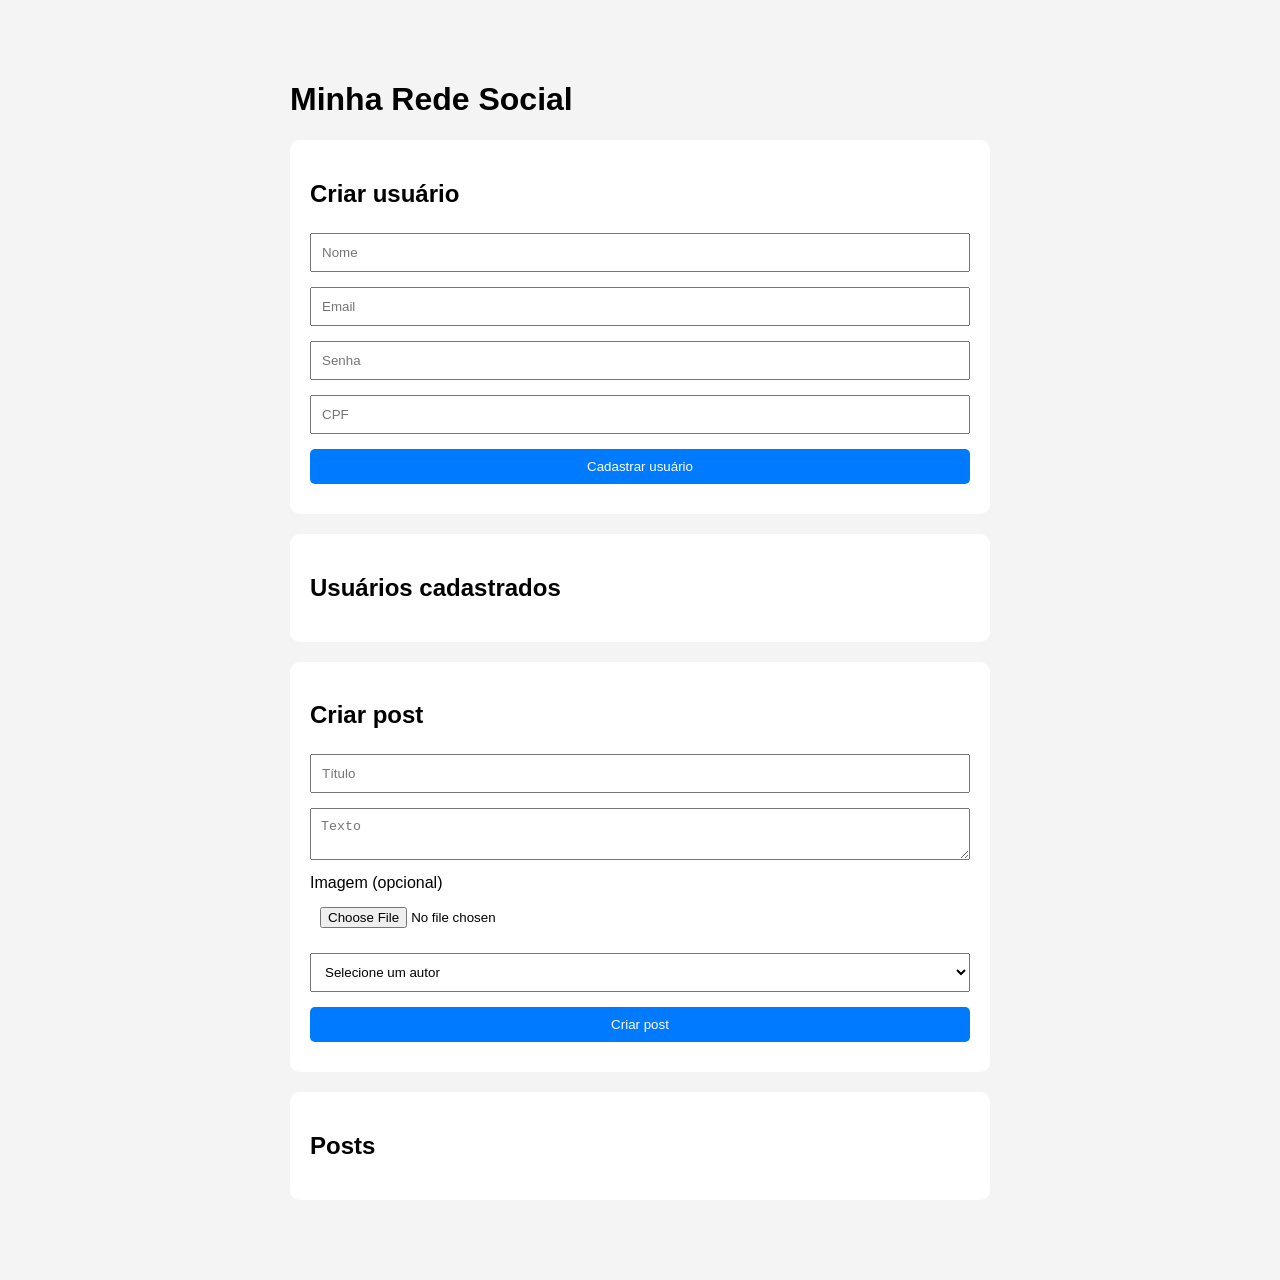
==== index.html @ 57c8377f "v0.1" ====
<!DOCTYPE html> <html lang="pt-BR"> <head> <meta charset="UTF-8"> <meta name="viewport" content="width=device-width, initial-scale=1.0">
    <title>Rede Social</title>
    
    <style>
        body {
            font-family: Arial, sans-serif;
            max-width: 700px;
            margin: 40px auto;
            padding: 20px;
            background: #f4f4f4;
        }
    
        section {
            background: white;
            padding: 20px;
            margin-bottom: 20px;
            border-radius: 10px;
        }
    
        input,
        textarea,
        select,
        button {
            width: 100%;
            padding: 10px;
            margin: 5px 0 10px;
            box-sizing: border-box;
        }
    
        button {
            background: #007bff;
            color: white;
            border: none;
            border-radius: 5px;
            cursor: pointer;
        }
    
        button:hover {
            background: #0056b3;
        }
    
        .usuario,
        .post {
            border: 1px solid #ddd;
            padding: 15px;
            margin-top: 10px;
            border-radius: 5px;
        }
    
        .usuario {
            background: #fafafa;
        }
    
        .post {
            background: #f8fbff;
        }
    </style>
    
    </head> <body>
    <h1>Minha Rede Social</h1>
    
    <!-- =============================== -->
    <!-- CRIAR USUÁRIO -->
    <!-- =============================== -->
    
    <section>
    
        <h2>Criar usuário</h2>
    
        <form id="formUsuario">
    
            <input
                id="nome"
                type="text"
                placeholder="Nome"
                required
            >
    
            <input
                id="email"
                type="email"
                placeholder="Email"
                required
            >
    
            <input
                id="senha"
                type="password"
                placeholder="Senha"
                required
            >
    
            <input
                id="cpf"
                type="text"
                placeholder="CPF"
                required
            >
    
            <button type="submit">
                Cadastrar usuário
            </button>
    
        </form>
    
    </section>
    
    
    <!-- =============================== -->
    <!-- USUÁRIOS CADASTRADOS -->
    <!-- =============================== -->
    
    <section>
    
        <h2>Usuários cadastrados</h2>
    
        <div id="listaUsuarios"></div>
    
    </section>
    
    
    <!-- =============================== -->
    <!-- CRIAR POST -->
    <!-- =============================== -->
    
    <section>
    
        <h2>Criar post</h2>
    
        <form id="formPost">

            <input
                id="titulo"
                type="text"
                placeholder="Título"
                required
            >
        
            <textarea
                id="texto"
                placeholder="Texto"
                required
            ></textarea>
        
            <label for="imagem">
                Imagem (opcional)
            </label>
        
            <input
                id="imagem"
                type="file"
                accept="image/*"
            >
        
            <select id="autor" required>
        
                <option value="">
                    Selecione um autor
                </option>
        
            </select>
        
            <button type="submit">
                Criar post
            </button>
        
        </form>
    
    </section>
    
    
    <!-- =============================== -->
    <!-- POSTS -->
    <!-- =============================== -->
    
    <section>
    
        <h2>Posts</h2>
    
        <div id="listaPosts"></div>
    
    </section>
    
    
    <!-- =============================== -->
    <!-- JAVASCRIPT -->
    <!-- =============================== -->
    
    <script type="module">
    
        import Servidor from "./Servidor.js";
    
    
        // Criar o servidor
        const servidor = new Servidor();
    
    
        // =====================================
        // CADASTRAR USUÁRIO
        // =====================================
    
        const formUsuario =
            document.getElementById("formUsuario");
    
    
        formUsuario.addEventListener(
            "submit",
            function(event) {
    
                event.preventDefault();
    
    
                const nome =
                    document.getElementById("nome").value;
    
                const email =
                    document.getElementById("email").value;
    
                const senha =
                    document.getElementById("senha").value;
    
                const cpf =
                    document.getElementById("cpf").value;
    
    
                // Criar usuário através do servidor
                const usuario =
                    servidor.criarUsuario(
                        nome,
                        email,
                        senha,
                        cpf
                    );
    
    
                console.log(
                    "Usuário criado:",
                    usuario
                );
    
    
                console.log(
                    "Todos os usuários:",
                    servidor.usuarios
                );
    
    
                // Limpar formulário
                formUsuario.reset();
    
    
                // Atualizar lista
                atualizarUsuarios();
    
    
                alert(
                    "Usuário " +
                    usuario.nome +
                    " cadastrado com sucesso!"
                );
    
            }
        );
    
    
        // =====================================
        // MOSTRAR USUÁRIOS
        // =====================================
    
        function atualizarUsuarios() {
    
            const lista =
                document.getElementById(
                    "listaUsuarios"
                );
    
    
            // Limpar lista
            lista.innerHTML = "";
    
    
            // Limpar select de autores
            const selectAutor =
                document.getElementById("autor");
    
    
            selectAutor.innerHTML =
                '<option value="">Selecione um autor</option>';
    
    
            // Percorrer usuários
            servidor.usuarios.forEach(
                function(usuario, index) {
    
    
                    // Criar div do usuário
                    const div =
                        document.createElement("div");
    
    
                    div.className = "usuario";
    
    
                    div.innerHTML =
                        "<strong>" +
                        usuario.nome +
                        "</strong><br>" +
    
                        "Email: " +
                        usuario.email +
                        "<br>" +
    
                        "CPF: " +
                        usuario.cpf;
    
    
                    lista.appendChild(div);
    
    
                    // Criar opção no select
                    const option =
                        document.createElement("option");
    
    
                    option.value = index;
    
    
                    option.textContent =
                        usuario.nome;
    
    
                    selectAutor.appendChild(option);
    
                }
            );
    
        }
    
    
        // =====================================
        // CRIAR POST
        // =====================================
    
        const formPost =
            document.getElementById("formPost");


        formPost.addEventListener(
            "submit",
            function(event) {

                event.preventDefault();


                const titulo =
                    document.getElementById("titulo").value;


                const texto =
                    document.getElementById("texto").value;


                const autorIndex =
                    document.getElementById("autor").value;


                const arquivoImagem =
                    document.getElementById("imagem").files[0];


                if (autorIndex === "") {

                    alert("Selecione um autor!");

                    return;
                }


                const autor =
                    servidor.usuarios[autorIndex];


                // =====================================
                // SEM IMAGEM
                // =====================================

                if (!arquivoImagem) {

                    servidor.criarPost(
                        titulo,
                        texto,
                        autor
                    );

                    formPost.reset();

                    atualizarPosts();

                    return;
                }


                // =====================================
                // COM IMAGEM
                // =====================================

                const leitor =
                    new FileReader();


                leitor.onload = function(event) {

                    const imagem =
                        event.target.result;


                    console.log("Imagem carregada!");
                    console.log(imagem);


                    servidor.criarPost(
                        titulo,
                        texto,
                        autor,
                        imagem
                    );


                    formPost.reset();

                    atualizarPosts();

                };


                leitor.readAsDataURL(arquivoImagem);

            }
        );
    
        // =====================================
        // MOSTRAR POSTS
        // =====================================
    
        function atualizarPosts() {
            const lista =
                document.getElementById("listaPosts");


            lista.innerHTML = "";


            servidor.posts.forEach(
                function(post) {

                    const div =
                        document.createElement("div");


                    div.className = "post";


                    let conteudoImagem = "";


                    if (post.imagem) {

                        conteudoImagem =
                            `
                            <img
                                src="${post.imagem}"
                                alt="Imagem do post"
                                style="
                                    width: 100%;
                                    max-height: 500px;
                                    object-fit: contain;
                                    border-radius: 8px;
                                    margin-top: 10px;
                                "
                            >
                            `;
                    }


                    div.innerHTML =
                        `
                        <h3>
                            ${post.titulo}
                        </h3>

                        <p>
                            ${post.texto}
                        </p>

                        ${conteudoImagem}

                        <p>
                            <small>
                                Autor: ${post.autor.nome}
                            </small>
                        </p>
                        `;


                    lista.appendChild(div);

                }
            );
            }
    
    </script>
    
    </body> </html>
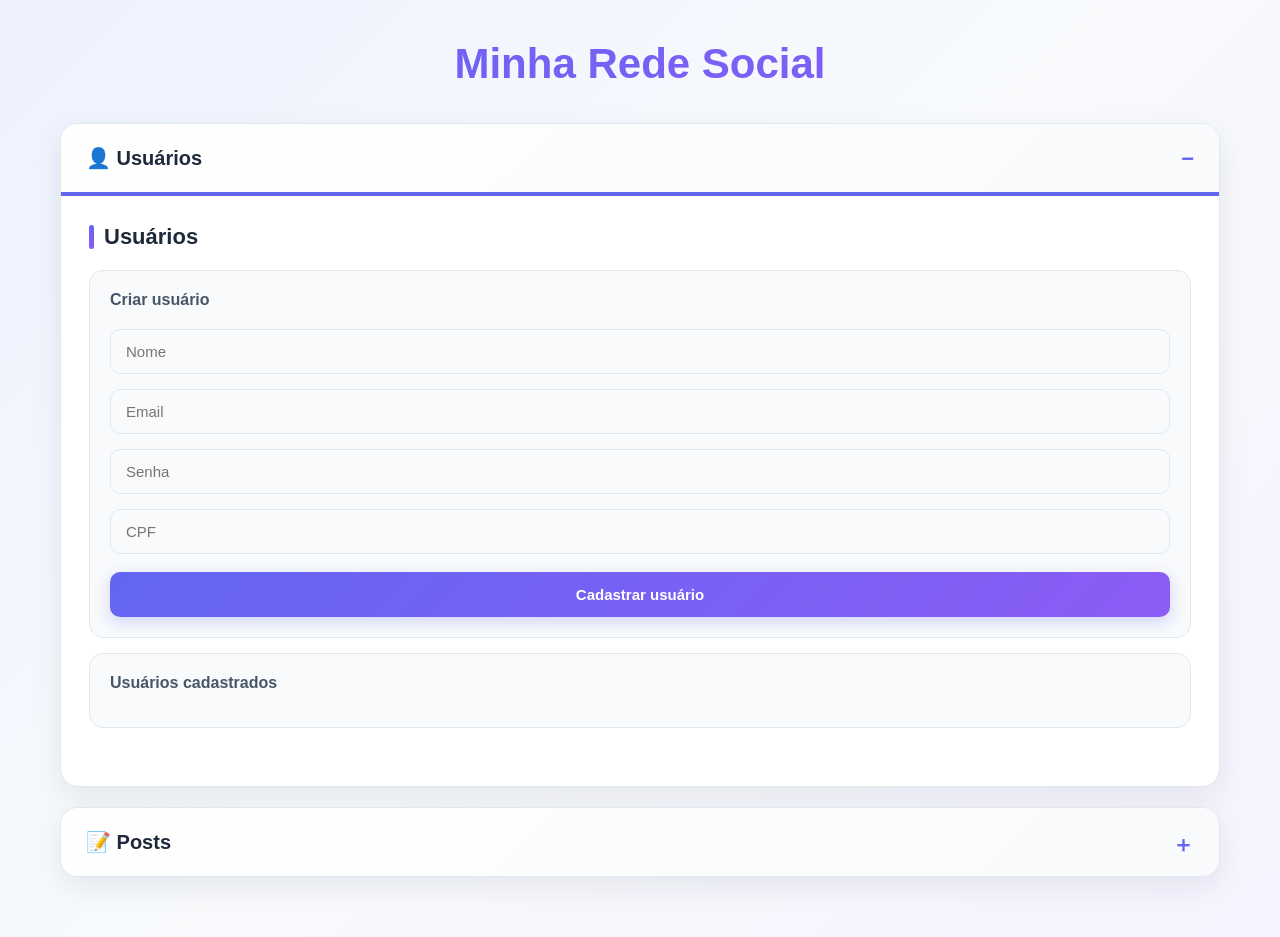
==== commit da2c4e58: "agora vai" ====
--- a/index.html
+++ b/index.html
@@ -1,185 +1,152 @@
 <!DOCTYPE html> <html lang="pt-BR"> <head> <meta charset="UTF-8"> <meta name="viewport" content="width=device-width, initial-scale=1.0">
-    <title>Rede Social</title>
-    
-    <style>
-        body {
-            font-family: Arial, sans-serif;
-            max-width: 700px;
-            margin: 40px auto;
-            padding: 20px;
-            background: #f4f4f4;
-        }
-    
-        section {
-            background: white;
-            padding: 20px;
-            margin-bottom: 20px;
-            border-radius: 10px;
-        }
-    
-        input,
-        textarea,
-        select,
-        button {
-            width: 100%;
-            padding: 10px;
-            margin: 5px 0 10px;
-            box-sizing: border-box;
-        }
-    
-        button {
-            background: #007bff;
-            color: white;
-            border: none;
-            border-radius: 5px;
-            cursor: pointer;
-        }
-    
-        button:hover {
-            background: #0056b3;
-        }
-    
-        .usuario,
-        .post {
-            border: 1px solid #ddd;
-            padding: 15px;
-            margin-top: 10px;
-            border-radius: 5px;
-        }
-    
-        .usuario {
-            background: #fafafa;
-        }
-    
-        .post {
-            background: #f8fbff;
-        }
-    </style>
+    <title>Patreon</title> <link rel="stylesheet" href="style.css">
     
     </head> <body>
+
     <h1>Minha Rede Social</h1>
-    
-    <!-- =============================== -->
-    <!-- CRIAR USUÁRIO -->
-    <!-- =============================== -->
-    
-    <section>
-    
-        <h2>Criar usuário</h2>
-    
-        <form id="formUsuario">
-    
-            <input
-                id="nome"
-                type="text"
-                placeholder="Nome"
-                required
-            >
-    
-            <input
-                id="email"
-                type="email"
-                placeholder="Email"
-                required
-            >
-    
-            <input
-                id="senha"
-                type="password"
-                placeholder="Senha"
-                required
-            >
-    
-            <input
-                id="cpf"
-                type="text"
-                placeholder="CPF"
-                required
-            >
-    
-            <button type="submit">
-                Cadastrar usuário
-            </button>
-    
-        </form>
-    
-    </section>
-    
-    
-    <!-- =============================== -->
-    <!-- USUÁRIOS CADASTRADOS -->
-    <!-- =============================== -->
-    
-    <section>
-    
-        <h2>Usuários cadastrados</h2>
-    
-        <div id="listaUsuarios"></div>
-    
-    </section>
-    
-    
-    <!-- =============================== -->
-    <!-- CRIAR POST -->
-    <!-- =============================== -->
-    
-    <section>
-    
-        <h2>Criar post</h2>
-    
-        <form id="formPost">
-
-            <input
-                id="titulo"
-                type="text"
-                placeholder="Título"
-                required
-            >
-        
-            <textarea
-                id="texto"
-                placeholder="Texto"
-                required
-            ></textarea>
-        
-            <label for="imagem">
-                Imagem (opcional)
-            </label>
-        
-            <input
-                id="imagem"
-                type="file"
-                accept="image/*"
-            >
-        
-            <select id="autor" required>
-        
-                <option value="">
-                    Selecione um autor
-                </option>
-        
-            </select>
-        
-            <button type="submit">
-                Criar post
-            </button>
-        
-        </form>
-    
-    </section>
-    
-    
-    <!-- =============================== -->
-    <!-- POSTS -->
-    <!-- =============================== -->
-    
-    <section>
-    
-        <h2>Posts</h2>
-    
-        <div id="listaPosts"></div>
-    
-    </section>
+   
+
+
+    <!-- ================================= -->
+    <!-- SEÇÃO DE USUÁRIOS -->
+    <!-- ================================= -->
+
+    <details class="painel" open>
+
+        <summary>
+            👤 Usuários
+        </summary>
+
+        <section id="usuarios-section">
+
+            <h2>Usuários</h2>
+
+            <div class="criar-usuario">
+
+                <h3>Criar usuário</h3>
+
+                <form id="formUsuario">
+
+                    <input
+                        id="nome"
+                        type="text"
+                        placeholder="Nome"
+                        required
+                    >
+
+                    <input
+                        id="email"
+                        type="email"
+                        placeholder="Email"
+                        required
+                    >
+
+                    <input
+                        id="senha"
+                        type="password"
+                        placeholder="Senha"
+                        required
+                    >
+
+                    <input
+                        id="cpf"
+                        type="text"
+                        placeholder="CPF"
+                        required
+                    >
+
+                    <button type="submit">
+                        Cadastrar usuário
+                    </button>
+
+                </form>
+
+            </div>
+
+            <div class="usuarios-cadastrados">
+
+                <h3>Usuários cadastrados</h3>
+
+                <div id="listaUsuarios"></div>
+
+            </div>
+
+        </section>
+
+    </details>
+
+
+
+    <!-- ================================= -->
+    <!-- SEÇÃO DE POSTS -->
+    <!-- ================================= -->
+
+    <details class="painel">
+
+        <summary>
+            📝 Posts
+        </summary>
+
+        <section id="posts-section">
+
+            <h2>Posts</h2>
+
+            <div class="criar-post">
+
+                <h3>Criar post</h3>
+
+                <form id="formPost">
+
+                    <input
+                        id="titulo"
+                        type="text"
+                        placeholder="Título"
+                        required
+                    >
+
+                    <textarea
+                        id="texto"
+                        placeholder="Texto"
+                        required
+                    ></textarea>
+
+                    <label for="imagem">
+                        Imagem (opcional)
+                    </label>
+
+                    <input
+                        id="imagem"
+                        type="file"
+                        accept="image/*"
+                    >
+
+                    <select id="autor" required>
+
+                        <option value="">
+                            Selecione um autor
+                        </option>
+
+                    </select>
+
+                    <button type="submit">
+                        Criar post
+                    </button>
+
+                </form>
+
+            </div>
+
+            <div class="posts-publicados">
+
+                <h3>Posts publicados</h3>
+
+                <div id="listaPosts"></div>
+
+            </div>
+
+        </section>
+
+    </details>
     
     
     <!-- =============================== -->
--- a/style.css
+++ b/style.css
@@ -0,0 +1,492 @@
+* {
+    margin: 0;
+    padding: 0;
+    box-sizing: border-box;
+}
+
+:root {
+    --primary: #6366f1;
+    --primary-dark: #4f46e5;
+    --secondary: #8b5cf6;
+    --background: #f1f5f9;
+    --card: #ffffff;
+    --text: #1e293b;
+    --text-light: #64748b;
+    --border: #e2e8f0;
+}
+
+body {
+    font-family: Arial, sans-serif;
+    min-height: 100vh;
+
+    background: linear-gradient(
+        135deg,
+        #eef2ff,
+        #f8fafc,
+        #f5f3ff
+    );
+
+    color: var(--text);
+
+    max-width: 1200px;
+    margin: auto;
+    padding: 40px 20px;
+}
+
+body > h1 {
+    text-align: center;
+    font-size: 42px;
+    font-weight: 800;
+    margin-bottom: 35px;
+
+    background: linear-gradient(
+        135deg,
+        var(--primary),
+        var(--secondary)
+    );
+
+    -webkit-background-clip: text;
+    -webkit-text-fill-color: transparent;
+}
+
+/* =================================
+   ORGANIZAÇÃO DAS SEÇÕES
+================================= */
+
+body > h1 {
+    grid-column: 1 / -1;
+}
+
+
+section {
+    background: rgba(255, 255, 255, 0.95);
+
+    padding: 28px;
+    margin-bottom: 24px;
+
+    border-radius: 18px;
+    border: 1px solid var(--border);
+
+    box-shadow: 0 10px 30px rgba(15, 23, 42, 0.08);
+
+    transition: 0.2s;
+}
+
+section:hover {
+    transform: translateY(-2px);
+
+    box-shadow:
+        0 15px 40px rgba(15, 23, 42, 0.12);
+}
+
+section h2 {
+    font-size: 22px;
+    margin-bottom: 20px;
+
+    display: flex;
+    align-items: center;
+    gap: 10px;
+}
+
+section h2::before {
+    content: "";
+
+    width: 5px;
+    height: 24px;
+
+    border-radius: 10px;
+
+    background: linear-gradient(
+        var(--primary),
+        var(--secondary)
+    );
+}
+
+form {
+    display: flex;
+    flex-direction: column;
+}
+
+input,
+textarea,
+select {
+    width: 100%;
+
+    padding: 13px 15px;
+
+    margin: 5px 0 10px;
+
+    border: 1px solid var(--border);
+    border-radius: 10px;
+
+    background: #f8fafc;
+
+    color: var(--text);
+
+    font-size: 15px;
+
+    outline: none;
+
+    transition: 0.2s;
+}
+
+input:focus,
+textarea:focus,
+select:focus {
+    background: white;
+
+    border-color: var(--primary);
+
+    box-shadow:
+        0 0 0 4px rgba(99, 102, 241, 0.12);
+}
+
+textarea {
+    min-height: 130px;
+    resize: vertical;
+}
+
+label {
+    font-size: 14px;
+    font-weight: 600;
+
+    color: var(--text-light);
+
+    margin-top: 5px;
+}
+
+button {
+    width: 100%;
+
+    padding: 14px 18px;
+
+    margin-top: 8px;
+
+    border: none;
+    border-radius: 10px;
+
+    background: linear-gradient(
+        135deg,
+        var(--primary),
+        var(--secondary)
+    );
+
+    color: white;
+
+    font-size: 15px;
+    font-weight: 700;
+
+    cursor: pointer;
+
+    box-shadow:
+        0 5px 15px rgba(99, 102, 241, 0.25);
+
+    transition: 0.2s;
+}
+
+button:hover {
+    transform: translateY(-2px);
+
+    box-shadow:
+        0 8px 20px rgba(99, 102, 241, 0.35);
+}
+
+.usuario {
+    background: linear-gradient(
+        135deg,
+        #ffffff,
+        #f8fafc
+    );
+
+    border: 1px solid var(--border);
+
+    padding: 18px;
+    margin-top: 12px;
+
+    border-radius: 14px;
+
+    transition: 0.2s;
+}
+
+.usuario:hover {
+    transform: translateX(4px);
+
+    box-shadow:
+        0 8px 20px rgba(15, 23, 42, 0.08);
+}
+
+.usuario strong {
+    display: inline-block;
+
+    font-size: 17px;
+
+    margin-bottom: 5px;
+
+    color: var(--primary-dark);
+}
+
+.post {
+    background: white;
+
+    border: 1px solid var(--border);
+
+    padding: 22px;
+    margin-top: 16px;
+
+    border-radius: 16px;
+
+    box-shadow:
+        0 5px 15px rgba(15, 23, 42, 0.05);
+
+    transition: 0.2s;
+}
+
+.post:hover {
+    transform: translateY(-3px);
+
+    box-shadow:
+        0 12px 30px rgba(15, 23, 42, 0.1);
+}
+
+.post h3 {
+    font-size: 21px;
+    margin-bottom: 10px;
+}
+
+.post p {
+    color: #475569;
+
+    line-height: 1.7;
+
+    margin-bottom: 12px;
+}
+
+.post small {
+    color: var(--text-light);
+    font-weight: 600;
+}
+
+.post img {
+    width: 100%;
+
+    max-height: 500px;
+
+    object-fit: contain;
+
+    border-radius: 12px;
+
+    margin-top: 10px;
+
+    background: #f8fafc;
+
+    border: 1px solid var(--border);
+}
+
+input[type="file"] {
+    padding: 10px;
+    cursor: pointer;
+    background: white;
+}
+
+input[type="file"]::file-selector-button {
+    border: none;
+
+    background: #eef2ff;
+
+    color: var(--primary-dark);
+
+    padding: 8px 12px;
+
+    border-radius: 8px;
+
+    font-weight: 600;
+
+    cursor: pointer;
+
+    margin-right: 10px;
+}
+
+@media (max-width: 600px) {
+    body {
+        padding: 20px 12px;
+    }
+
+    body > h1 {
+        font-size: 32px;
+    }
+
+    section {
+        padding: 20px;
+    }
+
+    section h2 {
+        font-size: 19px;
+    }
+
+    .post {
+        padding: 18px;
+    }
+}
+
+/* =================================
+   SEÇÕES PRINCIPAIS
+================================= */
+
+#usuarios-section,
+#posts-section {
+    margin-bottom: 30px;
+}
+
+
+/* =================================
+   SUBSEÇÕES
+================================= */
+
+.criar-usuario,
+.usuarios-cadastrados,
+.criar-post,
+.posts-publicados {
+    padding: 20px;
+
+    margin-top: 15px;
+
+    border-radius: 14px;
+
+    background: #f8fafc;
+
+    border: 1px solid #e2e8f0;
+}
+
+
+/* =================================
+   TÍTULOS INTERNOS
+================================= */
+
+.criar-usuario h3,
+.usuarios-cadastrados h3,
+.criar-post h3,
+.posts-publicados h3 {
+    font-size: 16px;
+
+    margin-bottom: 15px;
+
+    color: #475569;
+}
+
+
+/* =================================
+   SEÇÃO DE USUÁRIOS
+================================= */
+
+#usuarios-section {
+    border-top: 4px solid #6366f1;
+}
+
+
+/* =================================
+   SEÇÃO DE POSTS
+================================= */
+
+#posts-section {
+    border-top: 4px solid #8b5cf6;
+}
+
+/* =================================
+   PAINÉIS
+================================= */
+
+.painel {
+    background: white;
+
+    border-radius: 18px;
+
+    margin-bottom: 20px;
+
+    border: 1px solid var(--border);
+
+    box-shadow:
+        0 10px 30px rgba(15, 23, 42, 0.08);
+
+    overflow: hidden;
+}
+
+
+/* =================================
+   BOTÃO DO PAINEL
+================================= */
+
+.painel summary {
+    padding: 22px 25px;
+
+    font-size: 20px;
+
+    font-weight: 700;
+
+    color: var(--text);
+
+    cursor: pointer;
+
+    list-style: none;
+
+    background:
+        linear-gradient(
+            135deg,
+            #ffffff,
+            #f8fafc
+        );
+
+    transition: 0.2s;
+}
+
+
+/* Remove a setinha padrão */
+
+.painel summary::-webkit-details-marker {
+    display: none;
+}
+
+
+/* Nossa própria seta */
+
+.painel summary::after {
+    content: "＋";
+
+    float: right;
+
+    font-size: 22px;
+
+    color: var(--primary);
+
+    transition: 0.2s;
+}
+
+
+/* Quando estiver aberto */
+
+.painel[open] summary::after {
+    content: "−";
+}
+
+
+/* Hover */
+
+.painel summary:hover {
+    background: #f8fafc;
+}
+
+
+/* =================================
+   CONTEÚDO
+================================= */
+
+.painel section {
+    margin: 0;
+
+    border: none;
+
+    border-radius: 0;
+
+    box-shadow: none;
+
+    background: white;
+}
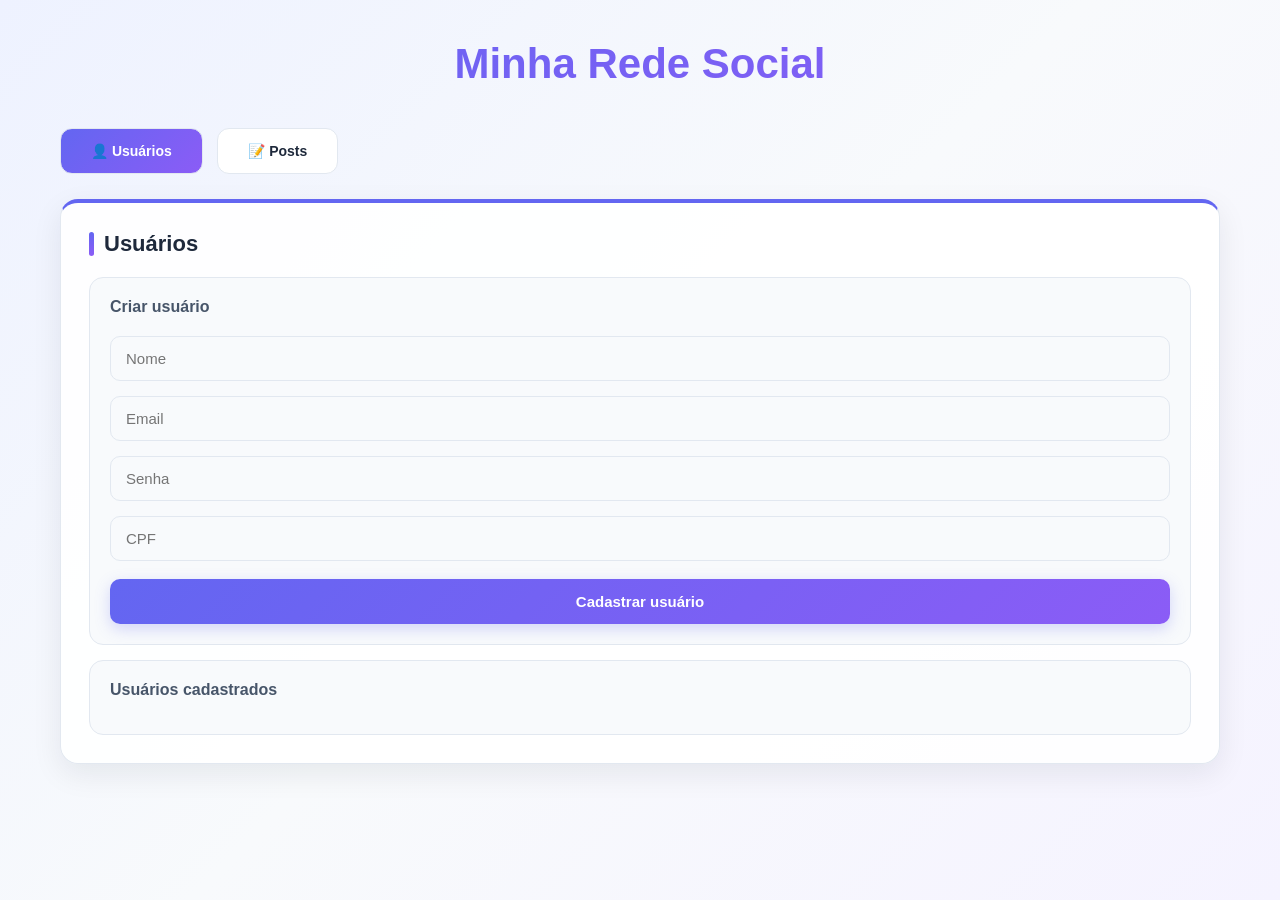
==== commit d5678d3f: "melhora interface" ====
--- a/index.html
+++ b/index.html
@@ -11,142 +11,162 @@
     <!-- SEÇÃO DE USUÁRIOS -->
     <!-- ================================= -->
 
-    <details class="painel" open>
-
-        <summary>
-            👤 Usuários
-        </summary>
-
-        <section id="usuarios-section">
-
-            <h2>Usuários</h2>
-
-            <div class="criar-usuario">
-
-                <h3>Criar usuário</h3>
-
-                <form id="formUsuario">
-
-                    <input
-                        id="nome"
-                        type="text"
-                        placeholder="Nome"
-                        required
-                    >
-
-                    <input
-                        id="email"
-                        type="email"
-                        placeholder="Email"
-                        required
-                    >
-
-                    <input
-                        id="senha"
-                        type="password"
-                        placeholder="Senha"
-                        required
-                    >
-
-                    <input
-                        id="cpf"
-                        type="text"
-                        placeholder="CPF"
-                        required
-                    >
-
-                    <button type="submit">
-                        Cadastrar usuário
-                    </button>
-
-                </form>
-
-            </div>
-
-            <div class="usuarios-cadastrados">
-
-                <h3>Usuários cadastrados</h3>
-
-                <div id="listaUsuarios"></div>
-
-            </div>
-
-        </section>
-
-    </details>
-
+    <div class="tabs">
+
+    <!-- ================================= -->
+    <!-- BOTÕES DE NAVEGAÇÃO -->
+    <!-- ================================= -->
+
+    <input
+        type="radio"
+        name="pagina"
+        id="tab-usuarios"
+        checked
+    >
+
+    <label for="tab-usuarios">
+        👤 Usuários
+    </label>
+
+
+    <input
+        type="radio"
+        name="pagina"
+        id="tab-posts"
+    >
+
+    <label for="tab-posts">
+        📝 Posts
+    </label>
+
+
+    <!-- ================================= -->
+    <!-- SEÇÃO DE USUÁRIOS -->
+    <!-- ================================= -->
+
+    <section id="usuarios-section">
+
+        <h2>Usuários</h2>
+
+        <div class="criar-usuario">
+
+            <h3>Criar usuário</h3>
+
+            <form id="formUsuario">
+
+                <input
+                    id="nome"
+                    type="text"
+                    placeholder="Nome"
+                    required
+                >
+
+                <input
+                    id="email"
+                    type="email"
+                    placeholder="Email"
+                    required
+                >
+
+                <input
+                    id="senha"
+                    type="password"
+                    placeholder="Senha"
+                    required
+                >
+
+                <input
+                    id="cpf"
+                    type="text"
+                    placeholder="CPF"
+                    required
+                >
+
+                <button type="submit">
+                    Cadastrar usuário
+                </button>
+
+            </form>
+
+        </div>
+
+
+        <div class="usuarios-cadastrados">
+
+            <h3>Usuários cadastrados</h3>
+
+            <div id="listaUsuarios"></div>
+
+        </div>
+
+    </section>
 
 
     <!-- ================================= -->
     <!-- SEÇÃO DE POSTS -->
     <!-- ================================= -->
 
-    <details class="painel">
-
-        <summary>
-            📝 Posts
-        </summary>
-
-        <section id="posts-section">
-
-            <h2>Posts</h2>
-
-            <div class="criar-post">
-
-                <h3>Criar post</h3>
-
-                <form id="formPost">
-
-                    <input
-                        id="titulo"
-                        type="text"
-                        placeholder="Título"
-                        required
-                    >
-
-                    <textarea
-                        id="texto"
-                        placeholder="Texto"
-                        required
-                    ></textarea>
-
-                    <label for="imagem">
-                        Imagem (opcional)
-                    </label>
-
-                    <input
-                        id="imagem"
-                        type="file"
-                        accept="image/*"
-                    >
-
-                    <select id="autor" required>
-
-                        <option value="">
-                            Selecione um autor
-                        </option>
-
-                    </select>
-
-                    <button type="submit">
-                        Criar post
-                    </button>
-
-                </form>
-
-            </div>
-
-            <div class="posts-publicados">
-
-                <h3>Posts publicados</h3>
-
-                <div id="listaPosts"></div>
-
-            </div>
-
-        </section>
-
-    </details>
+    <section id="posts-section">
+
+        <h2>Posts</h2>
+
+        <div class="criar-post">
+
+            <h3>Criar post</h3>
+
+            <form id="formPost">
+
+                <input
+                    id="titulo"
+                    type="text"
+                    placeholder="Título"
+                    required
+                >
+
+                <textarea
+                    id="texto"
+                    placeholder="Texto"
+                    required
+                ></textarea>
+
+                <label for="imagem">
+                    Imagem (opcional)
+                </label>
+
+                <input
+                    id="imagem"
+                    type="file"
+                    accept="image/*"
+                >
+
+                <select id="autor" required>
+
+                    <option value="">
+                        Selecione um autor
+                    </option>
+
+                </select>
+
+                <button type="submit">
+                    Criar post
+                </button>
+
+            </form>
+
+        </div>
+
+
+        <div class="posts-publicados">
+
+            <h3>Posts publicados</h3>
+
+            <div id="listaPosts"></div>
+
+        </div>
+
+    </section>
+
+</div>
     
     
     <!-- =============================== -->
--- a/style.css
+++ b/style.css
@@ -489,4 +489,106 @@
     box-shadow: none;
 
     background: white;
+}
+
+/* =================================
+   SISTEMA DE ABAS
+================================= */
+
+.tabs {
+    width: 100%;
+}
+
+
+/* Esconde os radio buttons */
+
+.tabs input[type="radio"] {
+    display: none;
+}
+
+
+/* =================================
+   BOTÕES
+================================= */
+
+.tabs label {
+    display: inline-block;
+
+    padding: 14px 30px;
+
+    margin-right: 10px;
+
+    border-radius: 12px;
+
+    background: white;
+
+    color: var(--text);
+
+    border: 1px solid var(--border);
+
+    font-weight: 700;
+
+    cursor: pointer;
+
+    transition: 0.2s;
+}
+
+
+.tabs label:hover {
+    background: #eef2ff;
+}
+
+
+/* =================================
+   SEÇÕES
+================================= */
+
+.tabs section {
+    display: none;
+
+    margin-top: 25px;
+}
+
+
+/* =================================
+   MOSTRAR USUÁRIOS
+================================= */
+
+#tab-usuarios:checked ~ #usuarios-section {
+    display: block;
+}
+
+
+/* =================================
+   MOSTRAR POSTS
+================================= */
+
+#tab-posts:checked ~ #posts-section {
+    display: block;
+}
+
+
+/* =================================
+   BOTÃO ATIVO
+================================= */
+
+#tab-usuarios:checked + label {
+    background: linear-gradient(
+        135deg,
+        var(--primary),
+        var(--secondary)
+    );
+
+    color: white;
+}
+
+
+#tab-posts:checked + label {
+    background: linear-gradient(
+        135deg,
+        var(--primary),
+        var(--secondary)
+    );
+
+    color: white;
 }
